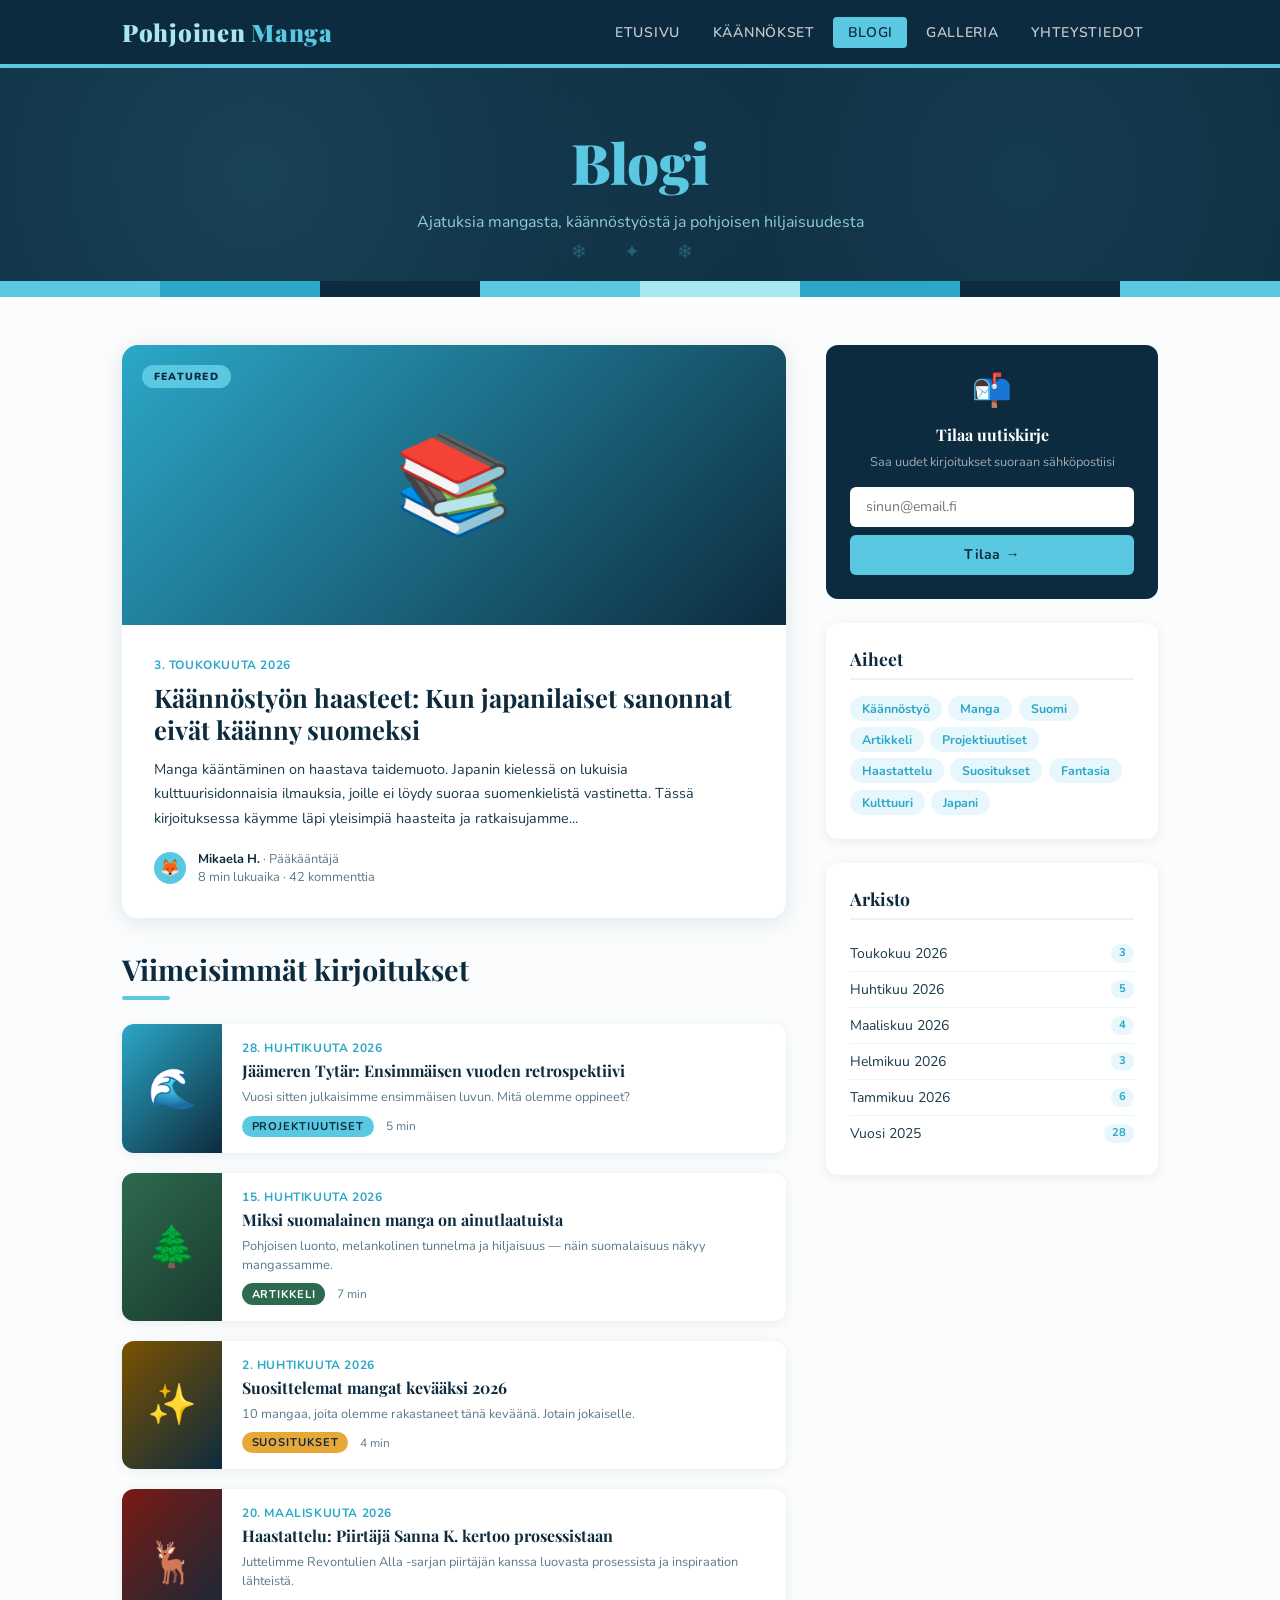
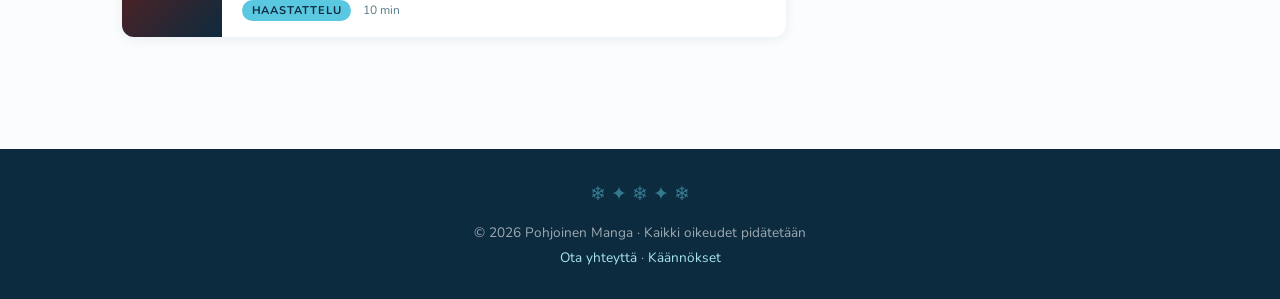
==== blog.html @ caa94a72 "Add files via upload" ====
<!DOCTYPE html>
<html lang="fi">
<head>
  <meta charset="UTF-8" />
  <meta name="viewport" content="width=device-width, initial-scale=1.0" />
  <title>Blogi – Pohjoinen Manga</title>
  <link rel="stylesheet" href="style.css" />
  <style>
    .blog-grid {
      display: grid;
      grid-template-columns: 2fr 1fr;
      gap: 2.5rem;
      align-items: start;
    }

    /* Featured post */
    .post-featured {
      background: #fff;
      border-radius: 16px;
      overflow: hidden;
      box-shadow: 0 4px 24px rgba(13,43,62,0.1);
      margin-bottom: 2rem;
    }

    .post-featured-thumb {
      height: 280px;
      background: linear-gradient(135deg, var(--sky-deep) 0%, var(--midnight) 100%);
      display: flex;
      align-items: center;
      justify-content: center;
      font-size: 6rem;
      position: relative;
    }

    .post-featured-thumb::after {
      content: 'FEATURED';
      position: absolute;
      top: 1.25rem;
      left: 1.25rem;
      background: var(--sky);
      color: var(--midnight);
      font-size: 0.65rem;
      font-weight: 900;
      letter-spacing: 0.12em;
      padding: 0.25rem 0.75rem;
      border-radius: 20px;
    }

    .post-featured-body {
      padding: 2rem;
    }

    .post-date {
      font-size: 0.75rem;
      font-weight: 700;
      color: var(--sky-deep);
      letter-spacing: 0.05em;
      text-transform: uppercase;
    }

    .post-title {
      font-family: 'Playfair Display', serif;
      font-size: 1.6rem;
      font-weight: 700;
      color: var(--midnight);
      margin: 0.5rem 0 0.75rem;
      line-height: 1.25;
    }

    .post-title a { color: inherit; text-decoration: none; }
    .post-title a:hover { color: var(--sky-deep); }

    .post-excerpt {
      font-size: 0.9rem;
      color: var(--text);
      line-height: 1.7;
      margin-bottom: 1.25rem;
    }

    .post-meta {
      display: flex;
      align-items: center;
      gap: 0.75rem;
      font-size: 0.8rem;
      color: var(--text-light);
    }

    .post-author-avatar {
      width: 32px;
      height: 32px;
      border-radius: 50%;
      background: var(--sky);
      display: flex;
      align-items: center;
      justify-content: center;
      font-size: 1rem;
      flex-shrink: 0;
    }

    /* Post list */
    .post-list {
      display: flex;
      flex-direction: column;
      gap: 1.25rem;
    }

    .post-item {
      background: #fff;
      border-radius: 12px;
      overflow: hidden;
      display: flex;
      gap: 0;
      box-shadow: 0 2px 12px rgba(13,43,62,0.07);
      transition: transform 0.2s, box-shadow 0.2s;
    }

    .post-item:hover {
      transform: translateY(-2px);
      box-shadow: 0 6px 24px rgba(13,43,62,0.12);
    }

    .post-item-thumb {
      width: 100px;
      min-height: 100px;
      background: var(--midnight);
      display: flex;
      align-items: center;
      justify-content: center;
      font-size: 2.5rem;
      flex-shrink: 0;
    }

    .pi-blue  { background: linear-gradient(135deg, var(--sky-deep), var(--midnight)); }
    .pi-pine  { background: linear-gradient(135deg, var(--pine), #1a3a2e); }
    .pi-gold  { background: linear-gradient(135deg, #7b5200, var(--midnight)); }
    .pi-berry { background: linear-gradient(135deg, #7a1a14, var(--midnight)); }

    .post-item-body {
      padding: 1rem 1.25rem;
      flex: 1;
    }

    .post-item-title {
      font-family: 'Playfair Display', serif;
      font-size: 1rem;
      font-weight: 700;
      color: var(--midnight);
      margin: 0.3rem 0 0.4rem;
      line-height: 1.3;
    }

    .post-item-title a { color: inherit; text-decoration: none; }
    .post-item-title a:hover { color: var(--sky-deep); }

    .post-item-excerpt {
      font-size: 0.8rem;
      color: var(--text-light);
      line-height: 1.5;
    }

    /* Sidebar */
    .sidebar-widget {
      background: #fff;
      border-radius: 12px;
      padding: 1.5rem;
      box-shadow: 0 2px 12px rgba(13,43,62,0.07);
      margin-bottom: 1.5rem;
    }

    .widget-title {
      font-family: 'Playfair Display', serif;
      font-size: 1.1rem;
      font-weight: 700;
      color: var(--midnight);
      margin-bottom: 1rem;
      padding-bottom: 0.5rem;
      border-bottom: 2px solid var(--sky-pale);
    }

    .tag-cloud {
      display: flex;
      flex-wrap: wrap;
      gap: 0.4rem;
    }

    .tag-cloud a {
      display: inline-block;
      padding: 0.25rem 0.75rem;
      border-radius: 20px;
      background: var(--sky-pale);
      color: var(--sky-deep);
      font-size: 0.78rem;
      font-weight: 700;
      text-decoration: none;
      transition: background 0.2s, color 0.2s;
    }

    .tag-cloud a:hover { background: var(--sky); color: var(--midnight); }

    .archive-list {
      list-style: none;
    }

    .archive-list li {
      padding: 0.5rem 0;
      border-bottom: 1px solid var(--sky-pale);
      display: flex;
      justify-content: space-between;
      font-size: 0.875rem;
    }

    .archive-list li:last-child { border-bottom: none; }

    .archive-list a { color: var(--text); text-decoration: none; }
    .archive-list a:hover { color: var(--sky-deep); }

    .archive-count {
      background: var(--sky-pale);
      color: var(--sky-deep);
      font-size: 0.7rem;
      font-weight: 700;
      padding: 0.1rem 0.5rem;
      border-radius: 10px;
    }

    .newsletter-widget {
      background: var(--midnight);
      border-radius: 12px;
      padding: 1.5rem;
      text-align: center;
    }

    .newsletter-widget h4 {
      font-family: 'Playfair Display', serif;
      color: #fff;
      margin-bottom: 0.5rem;
    }

    .newsletter-widget p {
      font-size: 0.8rem;
      color: rgba(255,255,255,0.6);
      margin-bottom: 1rem;
    }

    .newsletter-input {
      width: 100%;
      padding: 0.65rem 1rem;
      border-radius: 6px;
      border: none;
      font-family: 'Nunito', sans-serif;
      font-size: 0.875rem;
      margin-bottom: 0.5rem;
      outline: none;
    }

    .newsletter-input:focus { box-shadow: 0 0 0 3px rgba(91,200,226,0.4); }

    @media (max-width: 850px) {
      .blog-grid { grid-template-columns: 1fr; }
      .post-item-thumb { width: 80px; }
    }
  </style>
</head>
<body>

<nav>
  <div class="nav-inner">
    <a class="nav-logo" href="index.html">Pohjoinen <span>Manga</span></a>
    <ul class="nav-links">
      <li><a href="index.html">Etusivu</a></li>
      <li><a href="translation.html">Käännökset</a></li>
      <li><a href="blog.html" class="active">Blogi</a></li>
      <li><a href="gallery.html">Galleria</a></li>
      <li><a href="contact.html">Yhteystiedot</a></li>
    </ul>
  </div>
</nav>

<div class="page-hero">
  <h1><span>Blogi</span></h1>
  <p>Ajatuksia mangasta, käännöstyöstä ja pohjoisen hiljaisuudesta</p>
</div>

<div class="mm-divider">
  <span></span><span></span><span></span><span></span>
  <span></span><span></span><span></span><span></span>
</div>

<div class="main-content">
  <div class="blog-grid">

    <!-- LEFT: Posts -->
    <div>
      <!-- Featured -->
      <div class="post-featured fade-up">
        <div class="post-featured-thumb">📚</div>
        <div class="post-featured-body">
          <div class="post-date">3. toukokuuta 2026</div>
          <h2 class="post-title"><a href="#">Käännöstyön haasteet: Kun japanilaiset sanonnat eivät käänny suomeksi</a></h2>
          <p class="post-excerpt">Manga kääntäminen on haastava taidemuoto. Japanin kielessä on lukuisia kulttuurisidonnaisia ilmauksia, joille ei löydy suoraa suomenkielistä vastinetta. Tässä kirjoituksessa käymme läpi yleisimpiä haasteita ja ratkaisujamme...</p>
          <div class="post-meta">
            <div class="post-author-avatar">🦊</div>
            <div>
              <strong style="color:var(--midnight);">Mikaela H.</strong> · Pääkääntäjä<br>
              <span>8 min lukuaika · 42 kommenttia</span>
            </div>
          </div>
        </div>
      </div>

      <!-- Post list -->
      <h2 class="section-title" style="margin-bottom:1.5rem;">Viimeisimmät kirjoitukset</h2>
      <div class="post-list">

        <div class="post-item fade-up fade-up-1">
          <div class="post-item-thumb pi-blue">🌊</div>
          <div class="post-item-body">
            <div class="post-date">28. huhtikuuta 2026</div>
            <div class="post-item-title"><a href="#">Jäämeren Tytär: Ensimmäisen vuoden retrospektiivi</a></div>
            <div class="post-item-excerpt">Vuosi sitten julkaisimme ensimmäisen luvun. Mitä olemme oppineet?</div>
            <div class="post-meta" style="margin-top:0.5rem;">
              <span class="badge">Projektiuutiset</span>
              <span style="font-size:0.75rem;color:var(--text-light);">5 min</span>
            </div>
          </div>
        </div>

        <div class="post-item fade-up fade-up-2">
          <div class="post-item-thumb pi-pine">🌲</div>
          <div class="post-item-body">
            <div class="post-date">15. huhtikuuta 2026</div>
            <div class="post-item-title"><a href="#">Miksi suomalainen manga on ainutlaatuista</a></div>
            <div class="post-item-excerpt">Pohjoisen luonto, melankolinen tunnelma ja hiljaisuus — näin suomalaisuus näkyy mangassamme.</div>
            <div class="post-meta" style="margin-top:0.5rem;">
              <span class="badge pine">Artikkeli</span>
              <span style="font-size:0.75rem;color:var(--text-light);">7 min</span>
            </div>
          </div>
        </div>

        <div class="post-item fade-up fade-up-3">
          <div class="post-item-thumb pi-gold">✨</div>
          <div class="post-item-body">
            <div class="post-date">2. huhtikuuta 2026</div>
            <div class="post-item-title"><a href="#">Suosittelemat mangat kevääksi 2026</a></div>
            <div class="post-item-excerpt">10 mangaa, joita olemme rakastaneet tänä keväänä. Jotain jokaiselle.</div>
            <div class="post-meta" style="margin-top:0.5rem;">
              <span class="badge gold">Suositukset</span>
              <span style="font-size:0.75rem;color:var(--text-light);">4 min</span>
            </div>
          </div>
        </div>

        <div class="post-item fade-up fade-up-4">
          <div class="post-item-thumb pi-berry">🦌</div>
          <div class="post-item-body">
            <div class="post-date">20. maaliskuuta 2026</div>
            <div class="post-item-title"><a href="#">Haastattelu: Piirtäjä Sanna K. kertoo prosessistaan</a></div>
            <div class="post-item-excerpt">Juttelimme Revontulien Alla -sarjan piirtäjän kanssa luovasta prosessista ja inspiraation lähteistä.</div>
            <div class="post-meta" style="margin-top:0.5rem;">
              <span class="badge">Haastattelu</span>
              <span style="font-size:0.75rem;color:var(--text-light);">10 min</span>
            </div>
          </div>
        </div>

      </div>
    </div>

    <!-- RIGHT: Sidebar -->
    <div>
      <!-- Newsletter -->
      <div class="newsletter-widget fade-up">
        <div style="font-size:2rem;margin-bottom:0.75rem;">📬</div>
        <h4>Tilaa uutiskirje</h4>
        <p>Saa uudet kirjoitukset suoraan sähköpostiisi</p>
        <input class="newsletter-input" type="email" placeholder="sinun@email.fi" />
        <button class="btn btn-primary" style="width:100%;">Tilaa →</button>
      </div>

      <!-- Tags -->
      <div class="sidebar-widget fade-up" style="margin-top:1.5rem;">
        <div class="widget-title">Aiheet</div>
        <div class="tag-cloud">
          <a href="#">Käännöstyö</a>
          <a href="#">Manga</a>
          <a href="#">Suomi</a>
          <a href="#">Artikkeli</a>
          <a href="#">Projektiuutiset</a>
          <a href="#">Haastattelu</a>
          <a href="#">Suositukset</a>
          <a href="#">Fantasia</a>
          <a href="#">Kulttuuri</a>
          <a href="#">Japani</a>
        </div>
      </div>

      <!-- Archive -->
      <div class="sidebar-widget fade-up">
        <div class="widget-title">Arkisto</div>
        <ul class="archive-list">
          <li><a href="#">Toukokuu 2026</a><span class="archive-count">3</span></li>
          <li><a href="#">Huhtikuu 2026</a><span class="archive-count">5</span></li>
          <li><a href="#">Maaliskuu 2026</a><span class="archive-count">4</span></li>
          <li><a href="#">Helmikuu 2026</a><span class="archive-count">3</span></li>
          <li><a href="#">Tammikuu 2026</a><span class="archive-count">6</span></li>
          <li><a href="#">Vuosi 2025</a><span class="archive-count">28</span></li>
        </ul>
      </div>
    </div>

  </div>
</div>

<footer>
  <div class="footer-pattern">❄ ✦ ❄ ✦ ❄</div>
  <p>© 2026 Pohjoinen Manga · Kaikki oikeudet pidätetään</p>
  <p style="margin-top:0.4rem;"><a href="contact.html">Ota yhteyttä</a> · <a href="translation.html">Käännökset</a></p>
</footer>

</body>
</html>
---- style.css ----
@import url('https://fonts.googleapis.com/css2?family=Playfair+Display:wght@400;700;900&family=Nunito:wght@300;400;600;700&display=swap');

:root {
  --sky: #5BC8E2;
  --sky-light: #A8E6F0;
  --sky-pale: #E8F7FB;
  --sky-deep: #2BA8C8;
  --midnight: #0D2B3E;
  --birch: #F5EDD6;
  --snow: #FAFCFD;
  --pine: #2D6A4F;
  --berry: #C0392B;
  --gold: #E8A838;
  --text: #1A3A4A;
  --text-light: #5a7a8a;
}

* {
  margin: 0;
  padding: 0;
  box-sizing: border-box;
}

html {
  scroll-behavior: smooth;
}

body {
  font-family: 'Nunito', sans-serif;
  background-color: var(--snow);
  color: var(--text);
  min-height: 100vh;
  overflow-x: hidden;
}

/* ===== NORDIC PATTERN BACKGROUND ===== */
.nordic-pattern {
  background-color: var(--sky-pale);
  background-image:
    repeating-linear-gradient(
      0deg,
      transparent,
      transparent 30px,
      rgba(91, 200, 226, 0.08) 30px,
      rgba(91, 200, 226, 0.08) 32px
    ),
    repeating-linear-gradient(
      90deg,
      transparent,
      transparent 30px,
      rgba(91, 200, 226, 0.08) 30px,
      rgba(91, 200, 226, 0.08) 32px
    );
}

/* ===== NAV ===== */
nav {
  background: var(--midnight);
  position: sticky;
  top: 0;
  z-index: 100;
  border-bottom: 4px solid var(--sky);
}

.nav-inner {
  max-width: 1100px;
  margin: 0 auto;
  display: flex;
  align-items: center;
  justify-content: space-between;
  padding: 0 2rem;
  height: 64px;
}

.nav-logo {
  font-family: 'Playfair Display', serif;
  font-size: 1.5rem;
  font-weight: 900;
  color: var(--sky-light);
  text-decoration: none;
  letter-spacing: 0.03em;
}

.nav-logo span {
  color: var(--sky);
}

.nav-links {
  display: flex;
  gap: 0.25rem;
  list-style: none;
}

.nav-links a {
  color: rgba(255,255,255,0.75);
  text-decoration: none;
  font-size: 0.875rem;
  font-weight: 600;
  letter-spacing: 0.05em;
  text-transform: uppercase;
  padding: 0.4rem 0.9rem;
  border-radius: 4px;
  transition: background 0.2s, color 0.2s;
}

.nav-links a:hover,
.nav-links a.active {
  background: var(--sky);
  color: var(--midnight);
}

/* ===== HERO STRIPE ===== */
.hero-stripe {
  background: var(--sky);
  height: 8px;
}

/* ===== PAGE HERO ===== */
.page-hero {
  background: var(--midnight);
  padding: 3.5rem 2rem 3rem;
  text-align: center;
  position: relative;
  overflow: hidden;
}

.page-hero::before {
  content: '';
  position: absolute;
  inset: 0;
  background-image:
    radial-gradient(circle at 20% 50%, rgba(91,200,226,0.15) 0%, transparent 50%),
    radial-gradient(circle at 80% 50%, rgba(91,200,226,0.10) 0%, transparent 50%);
}

/* Snowflake-like decorative diamonds */
.page-hero::after {
  content: '❄ ✦ ❄';
  position: absolute;
  bottom: 1rem;
  left: 50%;
  transform: translateX(-50%);
  color: rgba(91,200,226,0.3);
  font-size: 1.2rem;
  letter-spacing: 1rem;
}

.page-hero h1 {
  font-family: 'Playfair Display', serif;
  font-size: clamp(2rem, 5vw, 3.5rem);
  font-weight: 900;
  color: #fff;
  position: relative;
}

.page-hero h1 span {
  color: var(--sky);
}

.page-hero p {
  color: var(--sky-light);
  margin-top: 0.75rem;
  font-size: 1rem;
  opacity: 0.85;
  position: relative;
}

/* ===== MARIMEKKO DIVIDER ===== */
.mm-divider {
  display: flex;
  height: 16px;
  overflow: hidden;
}

.mm-divider span {
  flex: 1;
}
.mm-divider span:nth-child(1) { background: var(--sky); }
.mm-divider span:nth-child(2) { background: var(--sky-deep); }
.mm-divider span:nth-child(3) { background: var(--midnight); }
.mm-divider span:nth-child(4) { background: var(--sky); }
.mm-divider span:nth-child(5) { background: var(--sky-light); }
.mm-divider span:nth-child(6) { background: var(--sky-deep); }
.mm-divider span:nth-child(7) { background: var(--midnight); }
.mm-divider span:nth-child(8) { background: var(--sky); }

/* ===== MAIN CONTENT ===== */
.main-content {
  max-width: 1100px;
  margin: 0 auto;
  padding: 3rem 2rem;
}

/* ===== CARDS ===== */
.card {
  background: #fff;
  border-radius: 12px;
  overflow: hidden;
  box-shadow: 0 2px 16px rgba(13,43,62,0.08);
  transition: transform 0.25s, box-shadow 0.25s;
}

.card:hover {
  transform: translateY(-4px);
  box-shadow: 0 8px 32px rgba(13,43,62,0.14);
}

/* ===== TAG BADGE ===== */
.badge {
  display: inline-block;
  background: var(--sky);
  color: var(--midnight);
  font-size: 0.7rem;
  font-weight: 700;
  letter-spacing: 0.08em;
  text-transform: uppercase;
  padding: 0.2rem 0.6rem;
  border-radius: 20px;
}

.badge.pine { background: var(--pine); color: #fff; }
.badge.gold { background: var(--gold); color: var(--midnight); }

/* ===== BUTTONS ===== */
.btn {
  display: inline-block;
  padding: 0.65rem 1.5rem;
  border-radius: 6px;
  font-family: 'Nunito', sans-serif;
  font-weight: 700;
  font-size: 0.875rem;
  letter-spacing: 0.04em;
  cursor: pointer;
  border: none;
  text-decoration: none;
  transition: background 0.2s, transform 0.15s;
}

.btn:hover { transform: translateY(-1px); }

.btn-primary {
  background: var(--sky);
  color: var(--midnight);
}

.btn-primary:hover { background: var(--sky-deep); color: #fff; }

.btn-dark {
  background: var(--midnight);
  color: #fff;
}

.btn-dark:hover { background: #0a1f2e; }

.btn-outline {
  background: transparent;
  color: var(--sky-deep);
  border: 2px solid var(--sky);
}

.btn-outline:hover { background: var(--sky); color: var(--midnight); }

/* ===== SECTION TITLE ===== */
.section-title {
  font-family: 'Playfair Display', serif;
  font-size: 1.8rem;
  font-weight: 700;
  color: var(--midnight);
  margin-bottom: 0.4rem;
}

.section-title::after {
  content: '';
  display: block;
  width: 48px;
  height: 4px;
  background: var(--sky);
  margin-top: 0.5rem;
  border-radius: 2px;
}

/* ===== FOOTER ===== */
footer {
  background: var(--midnight);
  color: rgba(255,255,255,0.6);
  text-align: center;
  padding: 2rem;
  font-size: 0.85rem;
  margin-top: 4rem;
}

footer a { color: var(--sky-light); text-decoration: none; }
footer .footer-pattern {
  display: flex;
  justify-content: center;
  gap: 0.5rem;
  margin-bottom: 1rem;
  font-size: 1.2rem;
  color: var(--sky);
  opacity: 0.5;
}

/* ===== ANIMATIONS ===== */
@keyframes fadeUp {
  from { opacity: 0; transform: translateY(20px); }
  to   { opacity: 1; transform: translateY(0); }
}

.fade-up {
  animation: fadeUp 0.6s ease both;
}

.fade-up-1 { animation-delay: 0.1s; }
.fade-up-2 { animation-delay: 0.2s; }
.fade-up-3 { animation-delay: 0.3s; }
.fade-up-4 { animation-delay: 0.4s; }

/* ===== RESPONSIVE ===== */
@media (max-width: 680px) {
  .nav-links a { padding: 0.35rem 0.6rem; font-size: 0.75rem; }
  .main-content { padding: 2rem 1rem; }
}
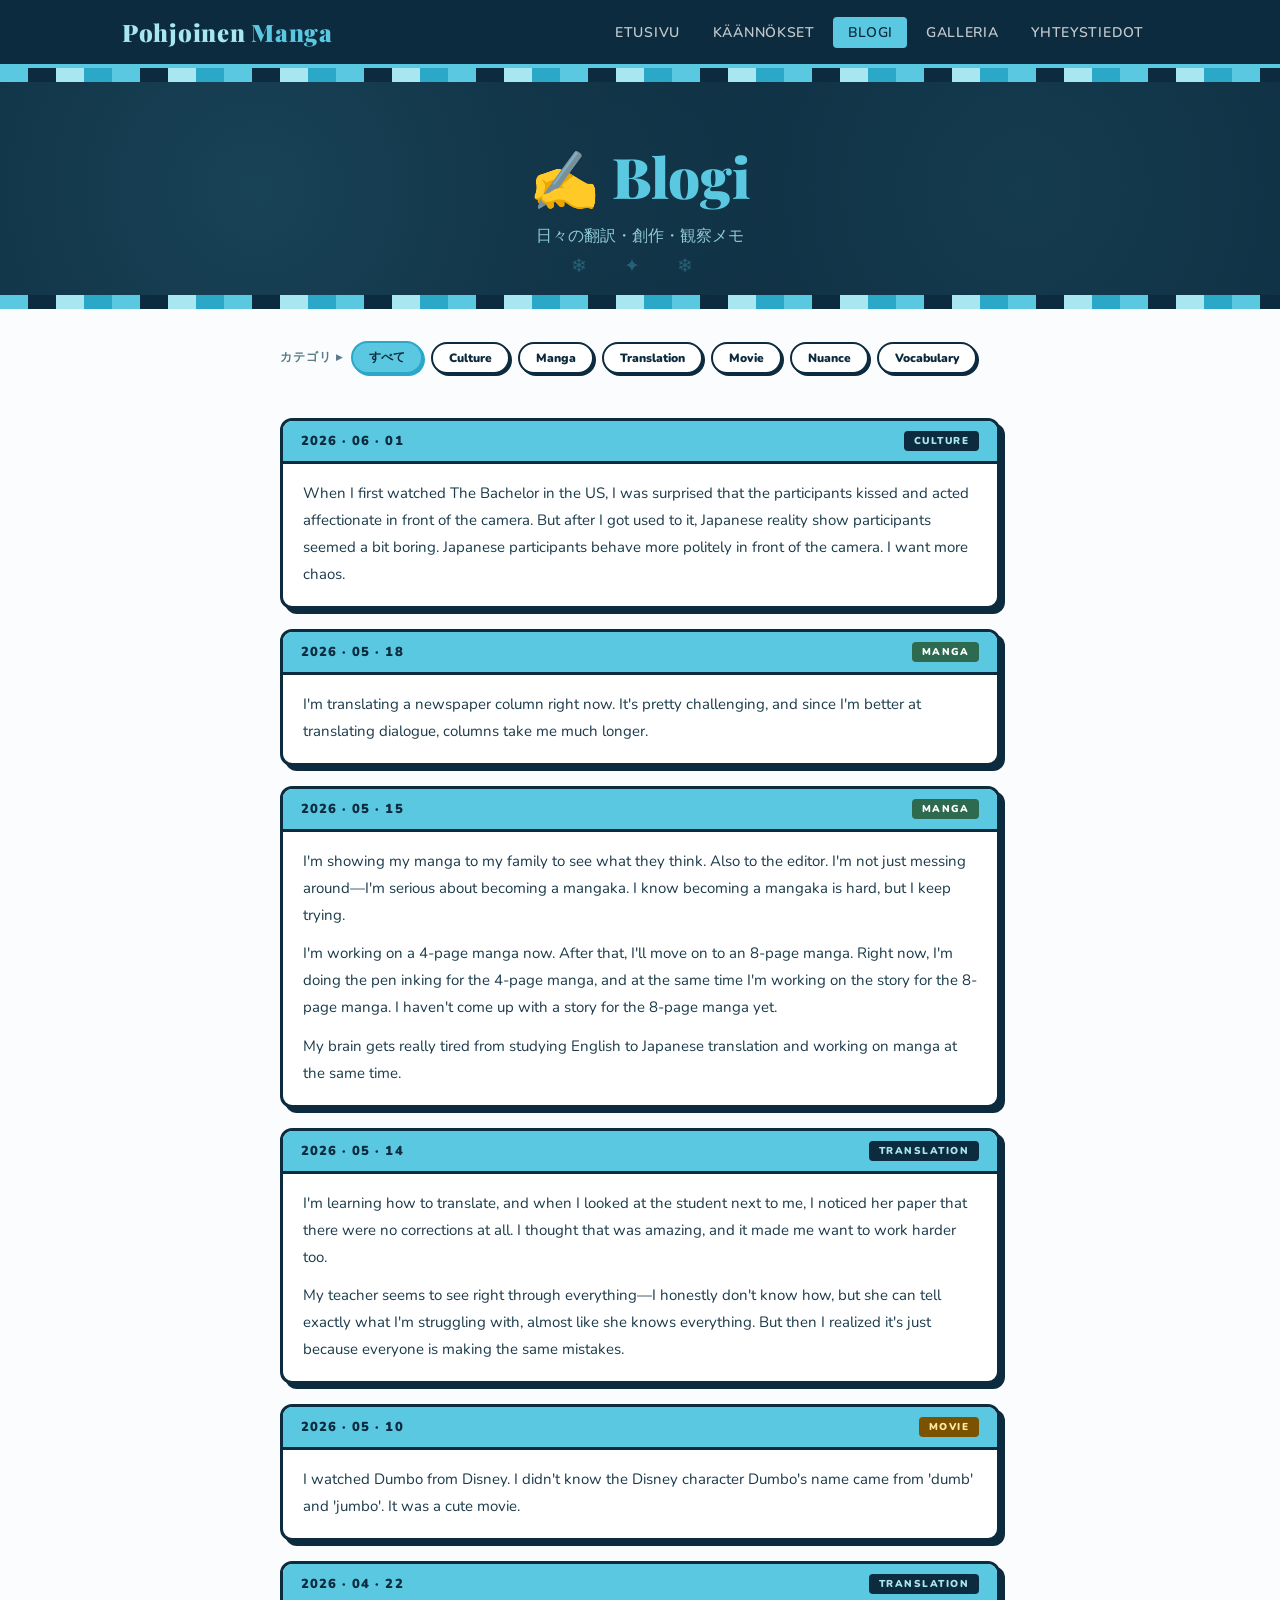
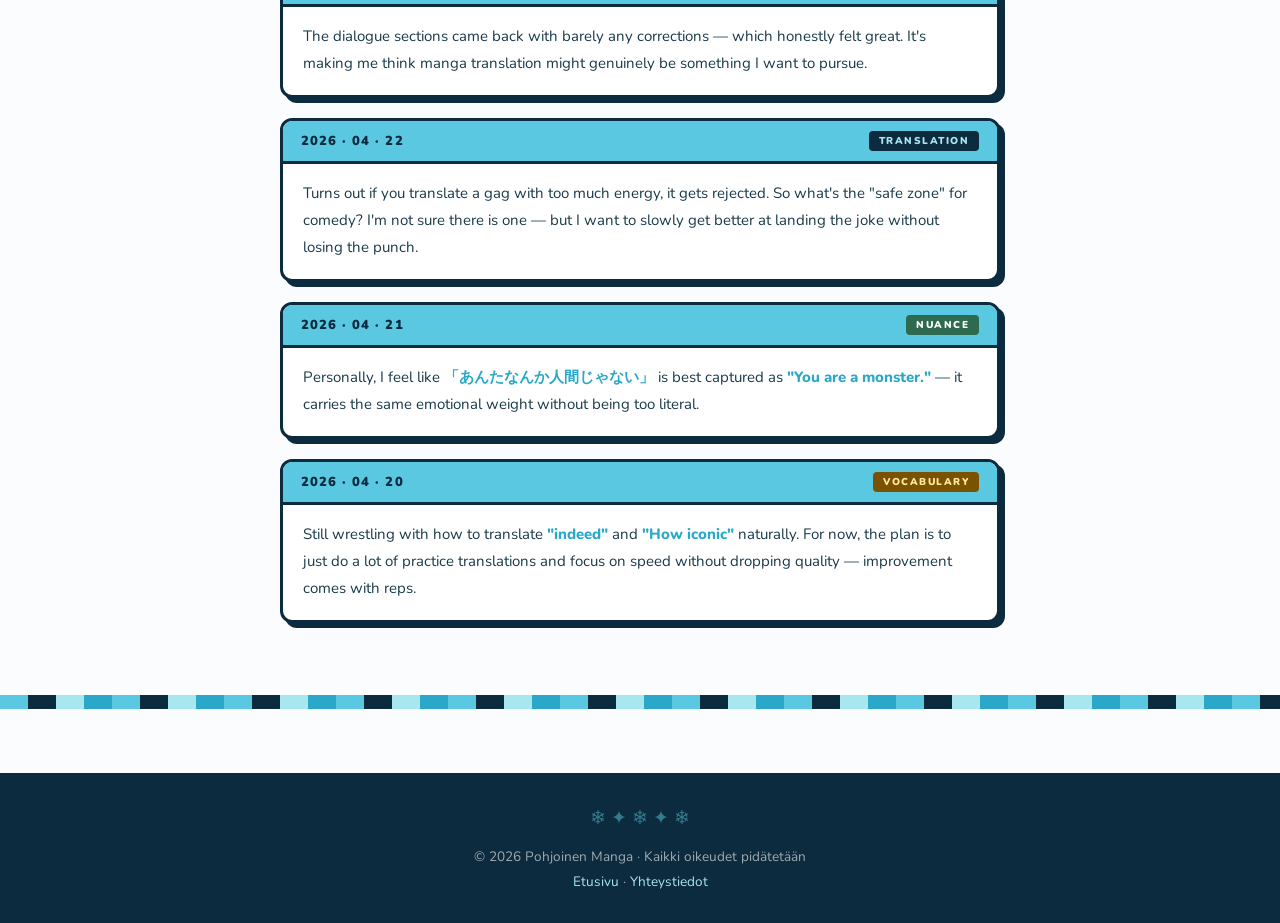
==== commit a94983e8: "Update blog.html" ====
--- a/blog.html
+++ b/blog.html
@@ -4,260 +4,189 @@
   <meta charset="UTF-8" />
   <meta name="viewport" content="width=device-width, initial-scale=1.0" />
   <title>Blogi – Pohjoinen Manga</title>
+  <link href="https://fonts.googleapis.com/css2?family=Playfair+Display:wght@400;700;900&family=Nunito:wght@400;600;700;900&display=swap" rel="stylesheet">
   <link rel="stylesheet" href="style.css" />
   <style>
-    .blog-grid {
-      display: grid;
-      grid-template-columns: 2fr 1fr;
-      gap: 2.5rem;
-      align-items: start;
-    }
-
-    /* Featured post */
-    .post-featured {
+
+    /* ── STRIPE BAR ── */
+    .stripe-bar {
+      height: 14px;
+      background-image: repeating-linear-gradient(
+        90deg,
+        var(--sky)       0px,  var(--sky)       28px,
+        var(--midnight)  28px, var(--midnight)   56px,
+        var(--sky-light) 56px, var(--sky-light)  84px,
+        var(--sky-deep)  84px, var(--sky-deep)  112px
+      );
+    }
+
+    /* ── CONTAINER ── */
+    .container {
+      max-width: 760px;
+      margin: 44px auto 72px;
+      padding: 0 20px;
+      display: flex;
+      flex-direction: column;
+      gap: 20px;
+    }
+
+    /* ── FILTER BAR ── */
+    .filter-wrap {
+      max-width: 760px;
+      margin: 32px auto 0;
+      padding: 0 20px;
+      display: flex;
+      gap: 8px;
+      flex-wrap: wrap;
+      align-items: center;
+    }
+
+    .filter-label {
+      font-family: 'Nunito', sans-serif;
+      font-size: 12px;
+      font-weight: 900;
+      letter-spacing: 0.08em;
+      text-transform: uppercase;
+      color: var(--text-light);
+    }
+
+    .filter-btn {
+      padding: 6px 16px;
       background: #fff;
-      border-radius: 16px;
+      border: 2.5px solid var(--midnight);
+      border-radius: 30px;
+      font-family: 'Nunito', sans-serif;
+      font-weight: 900;
+      font-size: 12px;
+      color: var(--midnight);
+      cursor: pointer;
+      box-shadow: 2px 2px 0 var(--midnight);
+      transition: background 0.15s, color 0.15s;
+    }
+
+    .filter-btn:hover,
+    .filter-btn.active {
+      background: var(--sky);
+      border-color: var(--sky-deep);
+      box-shadow: 2px 2px 0 var(--sky-deep);
+      color: var(--midnight);
+    }
+
+    /* ── ENTRY CARD ── */
+    .entry-card {
+      background: #fff;
+      border: 3px solid var(--midnight);
+      border-radius: 12px;
+      box-shadow: 5px 5px 0 var(--midnight);
       overflow: hidden;
-      box-shadow: 0 4px 24px rgba(13,43,62,0.1);
-      margin-bottom: 2rem;
-    }
-
-    .post-featured-thumb {
-      height: 280px;
-      background: linear-gradient(135deg, var(--sky-deep) 0%, var(--midnight) 100%);
+      transition: transform 0.15s, box-shadow 0.15s;
+      animation: fadeUp 0.4s ease both;
+    }
+
+    .entry-card:hover {
+      transform: translate(-2px, -2px);
+      box-shadow: 7px 7px 0 var(--midnight);
+    }
+
+    .entry-card:nth-child(1)  { animation-delay: 0.04s; }
+    .entry-card:nth-child(2)  { animation-delay: 0.08s; }
+    .entry-card:nth-child(3)  { animation-delay: 0.12s; }
+    .entry-card:nth-child(4)  { animation-delay: 0.16s; }
+    .entry-card:nth-child(5)  { animation-delay: 0.20s; }
+    .entry-card:nth-child(6)  { animation-delay: 0.24s; }
+    .entry-card:nth-child(7)  { animation-delay: 0.28s; }
+    .entry-card:nth-child(8)  { animation-delay: 0.32s; }
+    .entry-card:nth-child(9)  { animation-delay: 0.36s; }
+
+    /* カードヘッダー（日付＋タグ） */
+    .entry-header {
+      background: var(--sky);
+      border-bottom: 3px solid var(--midnight);
+      padding: 10px 18px;
       display: flex;
       align-items: center;
-      justify-content: center;
-      font-size: 6rem;
-      position: relative;
-    }
-
-    .post-featured-thumb::after {
-      content: 'FEATURED';
-      position: absolute;
-      top: 1.25rem;
-      left: 1.25rem;
-      background: var(--sky);
+      gap: 10px;
+    }
+
+    .entry-date {
+      font-family: 'Nunito', sans-serif;
+      font-size: 13px;
+      font-weight: 900;
+      letter-spacing: 0.08em;
       color: var(--midnight);
-      font-size: 0.65rem;
-      font-weight: 900;
-      letter-spacing: 0.12em;
-      padding: 0.25rem 0.75rem;
-      border-radius: 20px;
-    }
-
-    .post-featured-body {
-      padding: 2rem;
-    }
-
-    .post-date {
-      font-size: 0.75rem;
-      font-weight: 700;
+    }
+
+    .entry-tag {
+      margin-left: auto;
+      font-size: 10px;
+      font-weight: 900;
+      letter-spacing: 1.5px;
+      text-transform: uppercase;
+      background: var(--midnight);
+      color: var(--sky-light);
+      padding: 3px 10px;
+      border-radius: 4px;
+      font-family: 'Nunito', sans-serif;
+      white-space: nowrap;
+    }
+
+    .entry-tag.green { background: var(--pine); color: #fff; }
+    .entry-tag.gold  { background: #7b5200; color: #ffe9a0; }
+
+    /* 本文 */
+    .entry-body {
+      padding: 16px 20px 18px;
+    }
+
+    .entry-body p {
+      font-size: 15px;
+      line-height: 1.8;
+      color: var(--text);
+    }
+
+    .entry-body p + p {
+      margin-top: 0.75em;
+    }
+
+    .entry-body strong {
       color: var(--sky-deep);
-      letter-spacing: 0.05em;
-      text-transform: uppercase;
-    }
-
-    .post-title {
-      font-family: 'Playfair Display', serif;
-      font-size: 1.6rem;
-      font-weight: 700;
-      color: var(--midnight);
-      margin: 0.5rem 0 0.75rem;
-      line-height: 1.25;
-    }
-
-    .post-title a { color: inherit; text-decoration: none; }
-    .post-title a:hover { color: var(--sky-deep); }
-
-    .post-excerpt {
-      font-size: 0.9rem;
-      color: var(--text);
-      line-height: 1.7;
-      margin-bottom: 1.25rem;
-    }
-
-    .post-meta {
+      font-weight: 800;
+    }
+
+    /* ── SECTION DIVIDER ── */
+    .section-divider {
       display: flex;
       align-items: center;
-      gap: 0.75rem;
-      font-size: 0.8rem;
+      gap: 14px;
+      margin: 4px 0;
+    }
+
+    .section-divider span {
+      font-family: 'Nunito', sans-serif;
+      font-size: 11px;
+      font-weight: 900;
+      letter-spacing: 0.12em;
+      text-transform: uppercase;
       color: var(--text-light);
-    }
-
-    .post-author-avatar {
-      width: 32px;
-      height: 32px;
-      border-radius: 50%;
-      background: var(--sky);
-      display: flex;
-      align-items: center;
-      justify-content: center;
-      font-size: 1rem;
-      flex-shrink: 0;
-    }
-
-    /* Post list */
-    .post-list {
-      display: flex;
-      flex-direction: column;
-      gap: 1.25rem;
-    }
-
-    .post-item {
-      background: #fff;
-      border-radius: 12px;
-      overflow: hidden;
-      display: flex;
-      gap: 0;
-      box-shadow: 0 2px 12px rgba(13,43,62,0.07);
-      transition: transform 0.2s, box-shadow 0.2s;
-    }
-
-    .post-item:hover {
-      transform: translateY(-2px);
-      box-shadow: 0 6px 24px rgba(13,43,62,0.12);
-    }
-
-    .post-item-thumb {
-      width: 100px;
-      min-height: 100px;
-      background: var(--midnight);
-      display: flex;
-      align-items: center;
-      justify-content: center;
-      font-size: 2.5rem;
-      flex-shrink: 0;
-    }
-
-    .pi-blue  { background: linear-gradient(135deg, var(--sky-deep), var(--midnight)); }
-    .pi-pine  { background: linear-gradient(135deg, var(--pine), #1a3a2e); }
-    .pi-gold  { background: linear-gradient(135deg, #7b5200, var(--midnight)); }
-    .pi-berry { background: linear-gradient(135deg, #7a1a14, var(--midnight)); }
-
-    .post-item-body {
-      padding: 1rem 1.25rem;
+      white-space: nowrap;
+    }
+
+    .section-divider::before,
+    .section-divider::after {
+      content: '';
       flex: 1;
-    }
-
-    .post-item-title {
-      font-family: 'Playfair Display', serif;
-      font-size: 1rem;
-      font-weight: 700;
-      color: var(--midnight);
-      margin: 0.3rem 0 0.4rem;
-      line-height: 1.3;
-    }
-
-    .post-item-title a { color: inherit; text-decoration: none; }
-    .post-item-title a:hover { color: var(--sky-deep); }
-
-    .post-item-excerpt {
-      font-size: 0.8rem;
-      color: var(--text-light);
-      line-height: 1.5;
-    }
-
-    /* Sidebar */
-    .sidebar-widget {
-      background: #fff;
-      border-radius: 12px;
-      padding: 1.5rem;
-      box-shadow: 0 2px 12px rgba(13,43,62,0.07);
-      margin-bottom: 1.5rem;
-    }
-
-    .widget-title {
-      font-family: 'Playfair Display', serif;
-      font-size: 1.1rem;
-      font-weight: 700;
-      color: var(--midnight);
-      margin-bottom: 1rem;
-      padding-bottom: 0.5rem;
-      border-bottom: 2px solid var(--sky-pale);
-    }
-
-    .tag-cloud {
-      display: flex;
-      flex-wrap: wrap;
-      gap: 0.4rem;
-    }
-
-    .tag-cloud a {
-      display: inline-block;
-      padding: 0.25rem 0.75rem;
-      border-radius: 20px;
-      background: var(--sky-pale);
-      color: var(--sky-deep);
-      font-size: 0.78rem;
-      font-weight: 700;
-      text-decoration: none;
-      transition: background 0.2s, color 0.2s;
-    }
-
-    .tag-cloud a:hover { background: var(--sky); color: var(--midnight); }
-
-    .archive-list {
-      list-style: none;
-    }
-
-    .archive-list li {
-      padding: 0.5rem 0;
-      border-bottom: 1px solid var(--sky-pale);
-      display: flex;
-      justify-content: space-between;
-      font-size: 0.875rem;
-    }
-
-    .archive-list li:last-child { border-bottom: none; }
-
-    .archive-list a { color: var(--text); text-decoration: none; }
-    .archive-list a:hover { color: var(--sky-deep); }
-
-    .archive-count {
-      background: var(--sky-pale);
-      color: var(--sky-deep);
-      font-size: 0.7rem;
-      font-weight: 700;
-      padding: 0.1rem 0.5rem;
-      border-radius: 10px;
-    }
-
-    .newsletter-widget {
-      background: var(--midnight);
-      border-radius: 12px;
-      padding: 1.5rem;
-      text-align: center;
-    }
-
-    .newsletter-widget h4 {
-      font-family: 'Playfair Display', serif;
-      color: #fff;
-      margin-bottom: 0.5rem;
-    }
-
-    .newsletter-widget p {
-      font-size: 0.8rem;
-      color: rgba(255,255,255,0.6);
-      margin-bottom: 1rem;
-    }
-
-    .newsletter-input {
-      width: 100%;
-      padding: 0.65rem 1rem;
-      border-radius: 6px;
-      border: none;
-      font-family: 'Nunito', sans-serif;
-      font-size: 0.875rem;
-      margin-bottom: 0.5rem;
-      outline: none;
-    }
-
-    .newsletter-input:focus { box-shadow: 0 0 0 3px rgba(91,200,226,0.4); }
-
-    @media (max-width: 850px) {
-      .blog-grid { grid-template-columns: 1fr; }
-      .post-item-thumb { width: 80px; }
+      height: 2px;
+      background: repeating-linear-gradient(
+        90deg,
+        var(--sky-deep) 0, var(--sky-deep) 5px,
+        transparent 5px, transparent 11px
+      );
+      opacity: 0.35;
+    }
+
+    @media (max-width: 580px) {
+      .container { padding: 0 12px; }
+      .entry-body p { font-size: 14px; }
     }
   </style>
 </head>
@@ -276,147 +205,149 @@
   </div>
 </nav>
 
+<div class="stripe-bar"></div>
+
 <div class="page-hero">
-  <h1><span>Blogi</span></h1>
-  <p>Ajatuksia mangasta, käännöstyöstä ja pohjoisen hiljaisuudesta</p>
+  <h1>✍️ <span>Blogi</span></h1>
+  <p>日々の翻訳・創作・観察メモ</p>
 </div>
 
-<div class="mm-divider">
-  <span></span><span></span><span></span><span></span>
-  <span></span><span></span><span></span><span></span>
+<div class="stripe-bar"></div>
+
+<!-- FILTER -->
+<div class="filter-wrap">
+  <span class="filter-label">カテゴリ ▸</span>
+  <button class="filter-btn active" onclick="filterCards(this,'all')">すべて</button>
+  <button class="filter-btn" onclick="filterCards(this,'Culture')">Culture</button>
+  <button class="filter-btn" onclick="filterCards(this,'Manga')">Manga</button>
+  <button class="filter-btn" onclick="filterCards(this,'Translation')">Translation</button>
+  <button class="filter-btn" onclick="filterCards(this,'Movie')">Movie</button>
+  <button class="filter-btn" onclick="filterCards(this,'Nuance')">Nuance</button>
+  <button class="filter-btn" onclick="filterCards(this,'Vocabulary')">Vocabulary</button>
 </div>
 
-<div class="main-content">
-  <div class="blog-grid">
-
-    <!-- LEFT: Posts -->
-    <div>
-      <!-- Featured -->
-      <div class="post-featured fade-up">
-        <div class="post-featured-thumb">📚</div>
-        <div class="post-featured-body">
-          <div class="post-date">3. toukokuuta 2026</div>
-          <h2 class="post-title"><a href="#">Käännöstyön haasteet: Kun japanilaiset sanonnat eivät käänny suomeksi</a></h2>
-          <p class="post-excerpt">Manga kääntäminen on haastava taidemuoto. Japanin kielessä on lukuisia kulttuurisidonnaisia ilmauksia, joille ei löydy suoraa suomenkielistä vastinetta. Tässä kirjoituksessa käymme läpi yleisimpiä haasteita ja ratkaisujamme...</p>
-          <div class="post-meta">
-            <div class="post-author-avatar">🦊</div>
-            <div>
-              <strong style="color:var(--midnight);">Mikaela H.</strong> · Pääkääntäjä<br>
-              <span>8 min lukuaika · 42 kommenttia</span>
-            </div>
-          </div>
-        </div>
-      </div>
-
-      <!-- Post list -->
-      <h2 class="section-title" style="margin-bottom:1.5rem;">Viimeisimmät kirjoitukset</h2>
-      <div class="post-list">
-
-        <div class="post-item fade-up fade-up-1">
-          <div class="post-item-thumb pi-blue">🌊</div>
-          <div class="post-item-body">
-            <div class="post-date">28. huhtikuuta 2026</div>
-            <div class="post-item-title"><a href="#">Jäämeren Tytär: Ensimmäisen vuoden retrospektiivi</a></div>
-            <div class="post-item-excerpt">Vuosi sitten julkaisimme ensimmäisen luvun. Mitä olemme oppineet?</div>
-            <div class="post-meta" style="margin-top:0.5rem;">
-              <span class="badge">Projektiuutiset</span>
-              <span style="font-size:0.75rem;color:var(--text-light);">5 min</span>
-            </div>
-          </div>
-        </div>
-
-        <div class="post-item fade-up fade-up-2">
-          <div class="post-item-thumb pi-pine">🌲</div>
-          <div class="post-item-body">
-            <div class="post-date">15. huhtikuuta 2026</div>
-            <div class="post-item-title"><a href="#">Miksi suomalainen manga on ainutlaatuista</a></div>
-            <div class="post-item-excerpt">Pohjoisen luonto, melankolinen tunnelma ja hiljaisuus — näin suomalaisuus näkyy mangassamme.</div>
-            <div class="post-meta" style="margin-top:0.5rem;">
-              <span class="badge pine">Artikkeli</span>
-              <span style="font-size:0.75rem;color:var(--text-light);">7 min</span>
-            </div>
-          </div>
-        </div>
-
-        <div class="post-item fade-up fade-up-3">
-          <div class="post-item-thumb pi-gold">✨</div>
-          <div class="post-item-body">
-            <div class="post-date">2. huhtikuuta 2026</div>
-            <div class="post-item-title"><a href="#">Suosittelemat mangat kevääksi 2026</a></div>
-            <div class="post-item-excerpt">10 mangaa, joita olemme rakastaneet tänä keväänä. Jotain jokaiselle.</div>
-            <div class="post-meta" style="margin-top:0.5rem;">
-              <span class="badge gold">Suositukset</span>
-              <span style="font-size:0.75rem;color:var(--text-light);">4 min</span>
-            </div>
-          </div>
-        </div>
-
-        <div class="post-item fade-up fade-up-4">
-          <div class="post-item-thumb pi-berry">🦌</div>
-          <div class="post-item-body">
-            <div class="post-date">20. maaliskuuta 2026</div>
-            <div class="post-item-title"><a href="#">Haastattelu: Piirtäjä Sanna K. kertoo prosessistaan</a></div>
-            <div class="post-item-excerpt">Juttelimme Revontulien Alla -sarjan piirtäjän kanssa luovasta prosessista ja inspiraation lähteistä.</div>
-            <div class="post-meta" style="margin-top:0.5rem;">
-              <span class="badge">Haastattelu</span>
-              <span style="font-size:0.75rem;color:var(--text-light);">10 min</span>
-            </div>
-          </div>
-        </div>
-
-      </div>
-    </div>
-
-    <!-- RIGHT: Sidebar -->
-    <div>
-      <!-- Newsletter -->
-      <div class="newsletter-widget fade-up">
-        <div style="font-size:2rem;margin-bottom:0.75rem;">📬</div>
-        <h4>Tilaa uutiskirje</h4>
-        <p>Saa uudet kirjoitukset suoraan sähköpostiisi</p>
-        <input class="newsletter-input" type="email" placeholder="sinun@email.fi" />
-        <button class="btn btn-primary" style="width:100%;">Tilaa →</button>
-      </div>
-
-      <!-- Tags -->
-      <div class="sidebar-widget fade-up" style="margin-top:1.5rem;">
-        <div class="widget-title">Aiheet</div>
-        <div class="tag-cloud">
-          <a href="#">Käännöstyö</a>
-          <a href="#">Manga</a>
-          <a href="#">Suomi</a>
-          <a href="#">Artikkeli</a>
-          <a href="#">Projektiuutiset</a>
-          <a href="#">Haastattelu</a>
-          <a href="#">Suositukset</a>
-          <a href="#">Fantasia</a>
-          <a href="#">Kulttuuri</a>
-          <a href="#">Japani</a>
-        </div>
-      </div>
-
-      <!-- Archive -->
-      <div class="sidebar-widget fade-up">
-        <div class="widget-title">Arkisto</div>
-        <ul class="archive-list">
-          <li><a href="#">Toukokuu 2026</a><span class="archive-count">3</span></li>
-          <li><a href="#">Huhtikuu 2026</a><span class="archive-count">5</span></li>
-          <li><a href="#">Maaliskuu 2026</a><span class="archive-count">4</span></li>
-          <li><a href="#">Helmikuu 2026</a><span class="archive-count">3</span></li>
-          <li><a href="#">Tammikuu 2026</a><span class="archive-count">6</span></li>
-          <li><a href="#">Vuosi 2025</a><span class="archive-count">28</span></li>
-        </ul>
-      </div>
-    </div>
-
-  </div>
+<div class="container">
+
+  <div class="entry-card" data-tag="Culture">
+    <div class="entry-header">
+      <span class="entry-date">2026 · 06 · 01</span>
+      <span class="entry-tag">Culture</span>
+    </div>
+    <div class="entry-body">
+      <p>When I first watched The Bachelor in the US, I was surprised that the participants kissed and acted affectionate in front of the camera.
+        But after I got used to it, Japanese reality show participants seemed a bit boring.
+        Japanese participants behave more politely in front of the camera.
+        I want more chaos.</p>
+    </div>
+  </div>
+
+  <div class="entry-card" data-tag="Manga">
+    <div class="entry-header">
+      <span class="entry-date">2026 · 05 · 18</span>
+      <span class="entry-tag green">Manga</span>
+    </div>
+    <div class="entry-body">
+      <p>I'm translating a newspaper column right now.
+        It's pretty challenging, and since I'm better at translating dialogue, columns take me much longer.</p>
+    </div>
+  </div>
+
+  <div class="entry-card" data-tag="Manga">
+    <div class="entry-header">
+      <span class="entry-date">2026 · 05 · 15</span>
+      <span class="entry-tag green">Manga</span>
+    </div>
+    <div class="entry-body">
+      <p>I'm showing my manga to my family to see what they think. Also to the editor.
+        I'm not just messing around—I'm serious about becoming a mangaka.
+        I know becoming a mangaka is hard, but I keep trying.</p>
+      <p>I'm working on a 4-page manga now. After that, I'll move on to an 8-page manga.
+        Right now, I'm doing the pen inking for the 4-page manga, and at the same time I'm working on the story for the 8-page manga.
+        I haven't come up with a story for the 8-page manga yet.</p>
+      <p>My brain gets really tired from studying English to Japanese translation and working on manga at the same time.</p>
+    </div>
+  </div>
+
+  <div class="entry-card" data-tag="Translation">
+    <div class="entry-header">
+      <span class="entry-date">2026 · 05 · 14</span>
+      <span class="entry-tag">Translation</span>
+    </div>
+    <div class="entry-body">
+      <p>I'm learning how to translate, and when I looked at the student next to me, I noticed her paper that there were no corrections at all. I thought that was amazing, and it made me want to work harder too.</p>
+      <p>My teacher seems to see right through everything—I honestly don't know how, but she can tell exactly what I'm struggling with, almost like she knows everything. But then I realized it's just because everyone is making the same mistakes.</p>
+    </div>
+  </div>
+
+  <div class="entry-card" data-tag="Movie">
+    <div class="entry-header">
+      <span class="entry-date">2026 · 05 · 10</span>
+      <span class="entry-tag gold">Movie</span>
+    </div>
+    <div class="entry-body">
+      <p>I watched Dumbo from Disney. I didn't know the Disney character Dumbo's name came from 'dumb' and 'jumbo'. It was a cute movie.</p>
+    </div>
+  </div>
+
+  <div class="entry-card" data-tag="Translation">
+    <div class="entry-header">
+      <span class="entry-date">2026 · 04 · 22</span>
+      <span class="entry-tag">Translation</span>
+    </div>
+    <div class="entry-body">
+      <p>The dialogue sections came back with barely any corrections — which honestly felt great. It's making me think manga translation might genuinely be something I want to pursue.</p>
+    </div>
+  </div>
+
+  <div class="entry-card" data-tag="Translation">
+    <div class="entry-header">
+      <span class="entry-date">2026 · 04 · 22</span>
+      <span class="entry-tag">Translation</span>
+    </div>
+    <div class="entry-body">
+      <p>Turns out if you translate a gag with too much energy, it gets rejected. So what's the "safe zone" for comedy? I'm not sure there is one — but I want to slowly get better at landing the joke without losing the punch.</p>
+    </div>
+  </div>
+
+  <div class="entry-card" data-tag="Nuance">
+    <div class="entry-header">
+      <span class="entry-date">2026 · 04 · 21</span>
+      <span class="entry-tag green">Nuance</span>
+    </div>
+    <div class="entry-body">
+      <p>Personally, I feel like <strong>「あんたなんか人間じゃない」</strong> is best captured as <strong>"You are a monster."</strong> — it carries the same emotional weight without being too literal.</p>
+    </div>
+  </div>
+
+  <div class="entry-card" data-tag="Vocabulary">
+    <div class="entry-header">
+      <span class="entry-date">2026 · 04 · 20</span>
+      <span class="entry-tag gold">Vocabulary</span>
+    </div>
+    <div class="entry-body">
+      <p>Still wrestling with how to translate <strong>"indeed"</strong> and <strong>"How iconic"</strong> naturally. For now, the plan is to just do a lot of practice translations and focus on speed without dropping quality — improvement comes with reps.</p>
+    </div>
+  </div>
+
 </div>
+
+<div class="stripe-bar"></div>
 
 <footer>
   <div class="footer-pattern">❄ ✦ ❄ ✦ ❄</div>
   <p>© 2026 Pohjoinen Manga · Kaikki oikeudet pidätetään</p>
-  <p style="margin-top:0.4rem;"><a href="contact.html">Ota yhteyttä</a> · <a href="translation.html">Käännökset</a></p>
+  <p style="margin-top:0.4rem;"><a href="index.html">Etusivu</a> · <a href="contact.html">Yhteystiedot</a></p>
 </footer>
+
+<script>
+  function filterCards(btn, tag) {
+    document.querySelectorAll('.filter-btn').forEach(b => b.classList.remove('active'));
+    btn.classList.add('active');
+    document.querySelectorAll('.entry-card[data-tag]').forEach(card => {
+      card.style.display = (tag === 'all' || card.dataset.tag === tag) ? '' : 'none';
+    });
+  }
+</script>
 
 </body>
 </html>
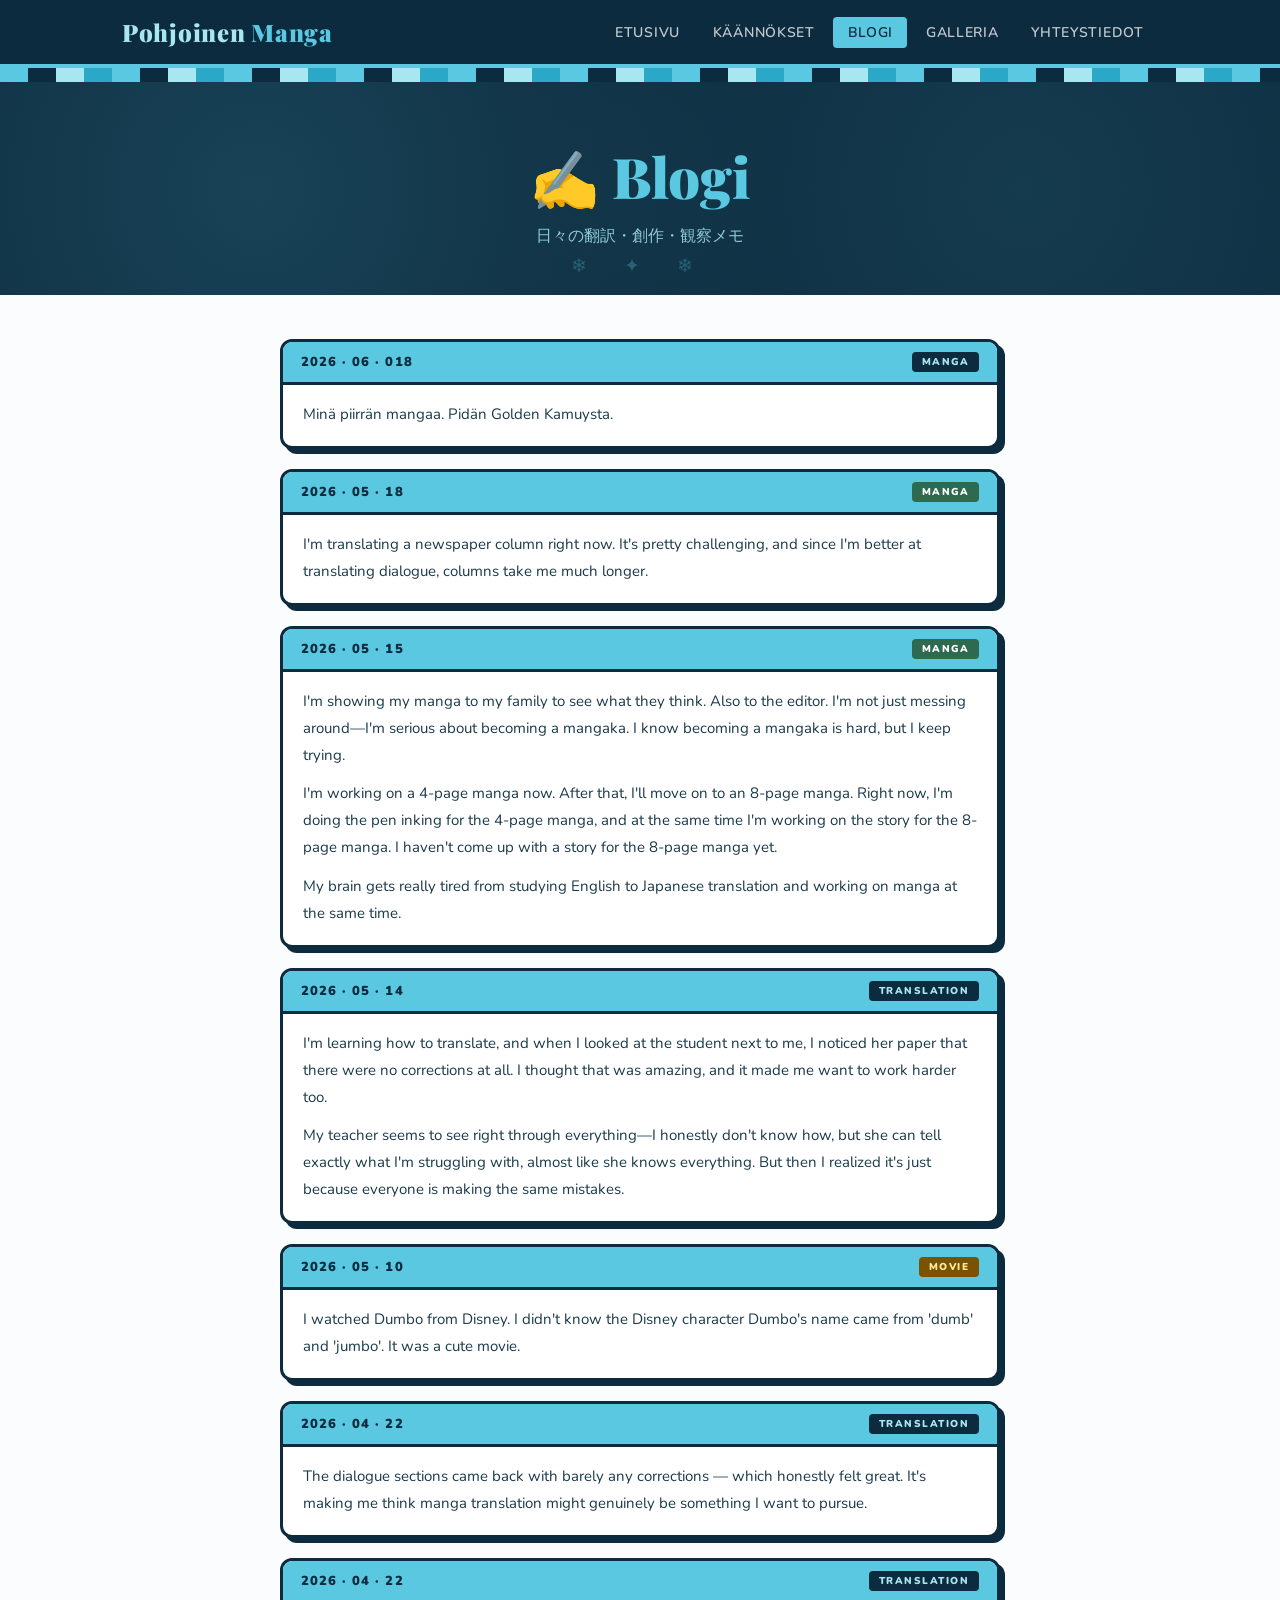
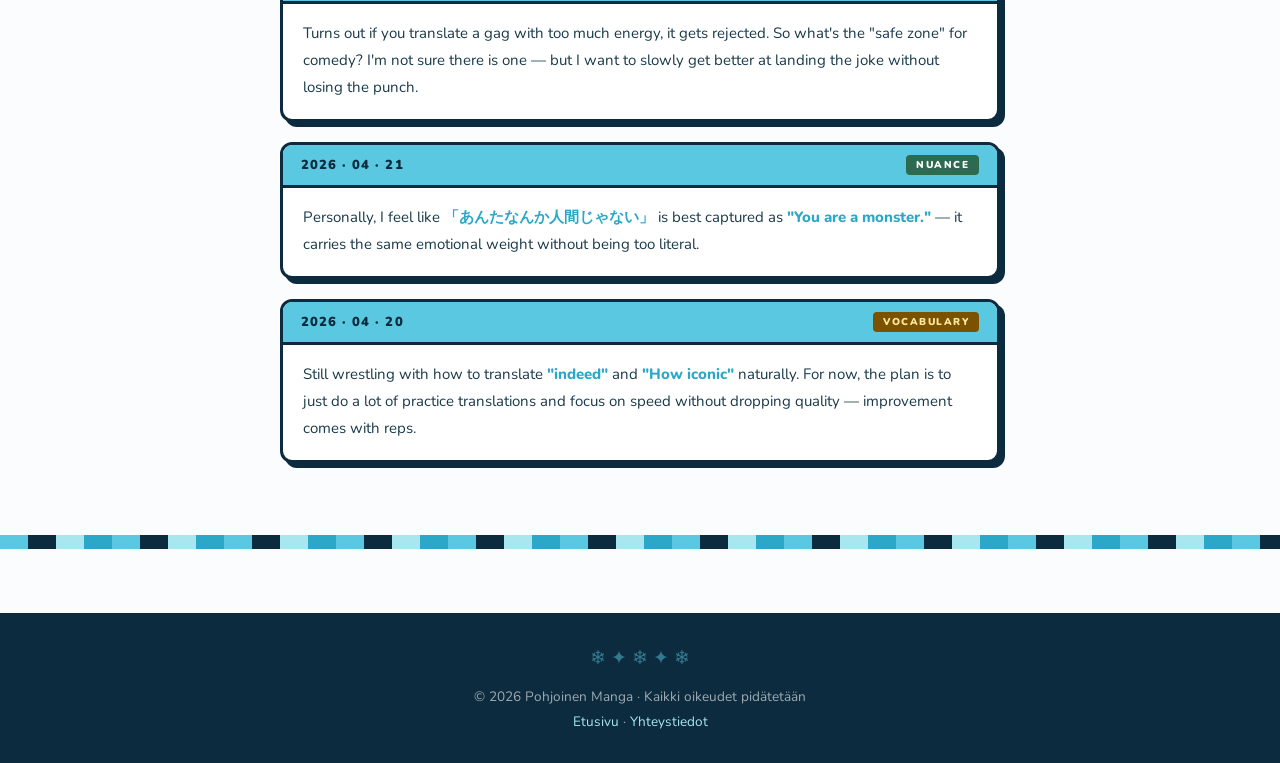
==== commit 8ef7efe9: "Update blog.html" ====
--- a/blog.html
+++ b/blog.html
@@ -212,32 +212,15 @@
   <p>日々の翻訳・創作・観察メモ</p>
 </div>
 
-<div class="stripe-bar"></div>
-
-<!-- FILTER -->
-<div class="filter-wrap">
-  <span class="filter-label">カテゴリ ▸</span>
-  <button class="filter-btn active" onclick="filterCards(this,'all')">すべて</button>
-  <button class="filter-btn" onclick="filterCards(this,'Culture')">Culture</button>
-  <button class="filter-btn" onclick="filterCards(this,'Manga')">Manga</button>
-  <button class="filter-btn" onclick="filterCards(this,'Translation')">Translation</button>
-  <button class="filter-btn" onclick="filterCards(this,'Movie')">Movie</button>
-  <button class="filter-btn" onclick="filterCards(this,'Nuance')">Nuance</button>
-  <button class="filter-btn" onclick="filterCards(this,'Vocabulary')">Vocabulary</button>
-</div>
-
 <div class="container">
 
-  <div class="entry-card" data-tag="Culture">
-    <div class="entry-header">
-      <span class="entry-date">2026 · 06 · 01</span>
-      <span class="entry-tag">Culture</span>
-    </div>
-    <div class="entry-body">
-      <p>When I first watched The Bachelor in the US, I was surprised that the participants kissed and acted affectionate in front of the camera.
-        But after I got used to it, Japanese reality show participants seemed a bit boring.
-        Japanese participants behave more politely in front of the camera.
-        I want more chaos.</p>
+  <div class="entry-card" data-tag="Manga">
+    <div class="entry-header">
+      <span class="entry-date">2026 · 06 · 018</span>
+      <span class="entry-tag">Manga</span>
+    </div>
+    <div class="entry-body">
+      <p>Minä piirrän mangaa. Pidän Golden Kamuysta.</p>
     </div>
   </div>
 
